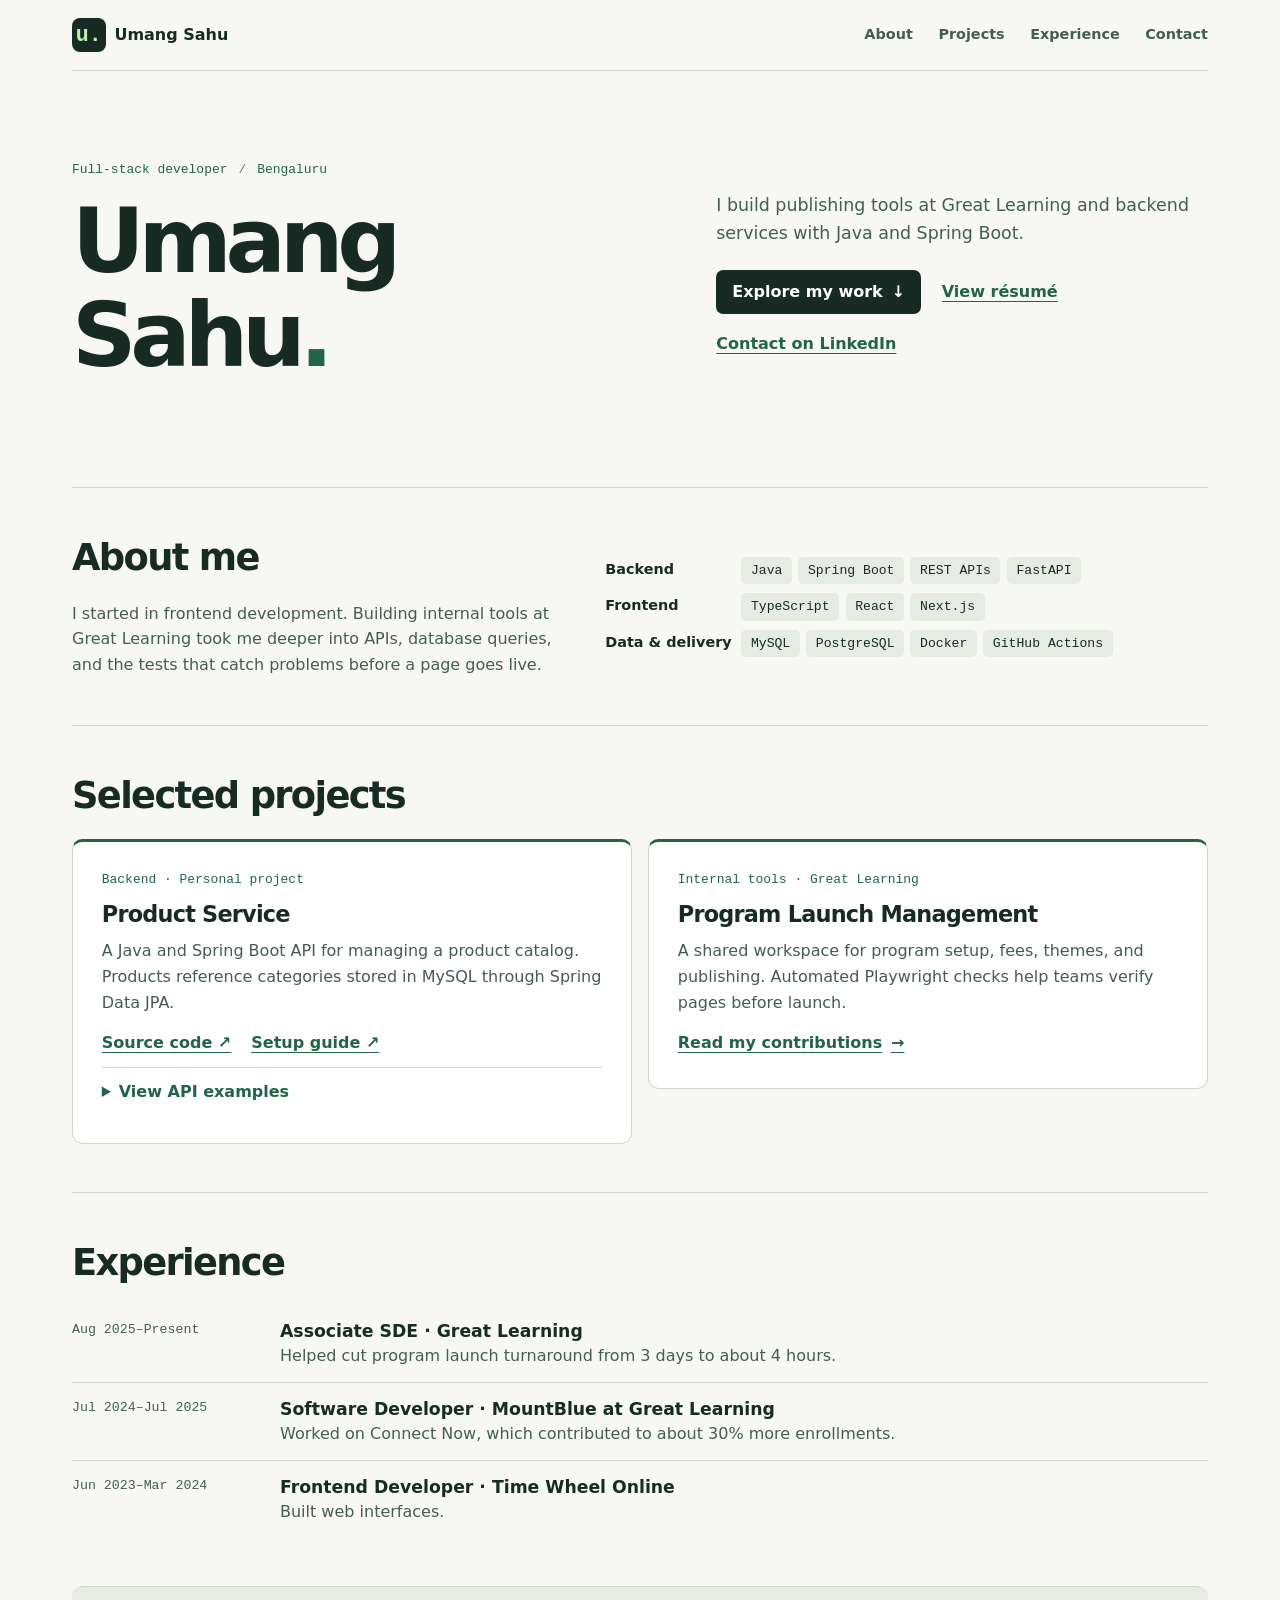
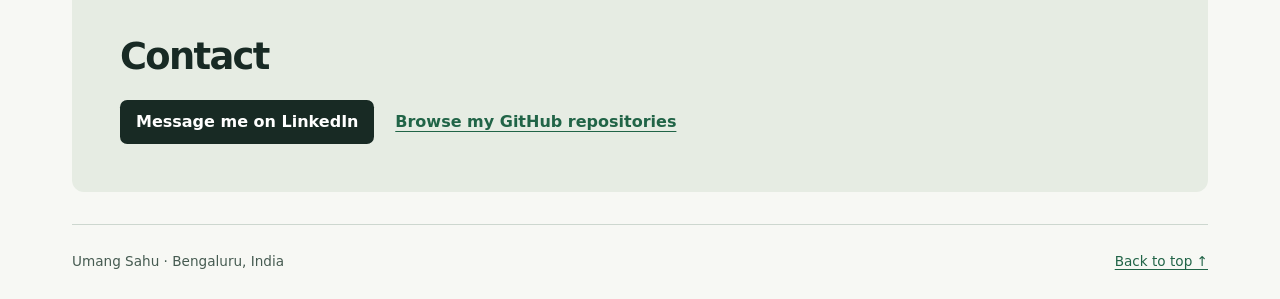
==== portfolio/index.html @ 44eec54a "Organize portfolio into five sections with accessible one-time reveals" ====
<!doctype html>
<html lang="en">
<head>
  <meta name="google-site-verification" content="XD-Gc328hvNBhitzA7bqlmppkahEA4vAFmDCJ1_4JKY" />
  <meta charset="utf-8">
  <meta name="viewport" content="width=device-width, initial-scale=1">
  <!-- [REPLACE: page title and search description] -->
  <title>Umang Sahu — Software Developer</title>
  <meta name="description" content="Umang Sahu, a full-stack developer in Bengaluru focusing on Java, Spring Boot, and tools that simplify everyday work.">
  <meta name="theme-color" content="#f7f8f4">
  <link rel="stylesheet" href="portfolio.css">
  <script src="reveals.js" defer></script>
</head>
<body>
  <a class="skip" href="#main">Skip to content</a>
  <header class="masthead wrap">
    <!-- [REPLACE: name in header, hero, title and footer] -->
    <a class="brand" href="#intro"><span class="mark" aria-hidden="true">u.</span> Umang Sahu</a>
    <nav aria-label="Portfolio">
      <ul>
        <li><a href="#about">About</a></li>
        <li><a href="#work">Projects</a></li>
        <li><a href="#experience">Experience</a></li>
        <li><a href="#contact">Contact</a></li>
      </ul>
    </nav>
  </header>

  <main class="wrap" id="main">
    <section class="hero" id="intro" aria-labelledby="name">
      <!-- [REPLACE: professional title, location and bio] -->
      <div class="bio" data-reveal>
        <p class="role">Full-stack developer <span> / </span> Bengaluru</p>
        <h1 id="name">Umang Sahu<span>.</span></h1>
      </div>
      <div class="hero-content" data-reveal>
        <p class="intro">I build publishing tools at Great Learning and backend services with Java and Spring Boot.</p>
        <div class="links">
          <a class="primary" href="#work">Explore my work <span aria-hidden="true">↓</span></a>
          <a href="resume.html">View résumé</a>
          <a href="https://linkedin.com/in/umangsahu">Contact on LinkedIn</a>
        </div>
      </div>

    </section>

    <section class="section about" id="about" aria-labelledby="about-title">
      <div data-reveal>
        <h2 id="about-title">About me</h2>
        <p class="about-copy">I started in frontend development. Building internal tools at Great Learning took me deeper into APIs, database queries, and the tests that catch problems before a page goes live.</p>
      </div>
      <!-- [REPLACE: skill group names and individual tags] -->
      <div class="skill-groups" id="skills" data-reveal>
        <div><h3>Backend</h3><ul class="tags"><li>Java</li><li>Spring Boot</li><li>REST APIs</li><li>FastAPI</li></ul></div>
        <div><h3>Frontend</h3><ul class="tags"><li>TypeScript</li><li>React</li><li>Next.js</li></ul></div>
        <div><h3>Data &amp; delivery</h3><ul class="tags"><li>MySQL</li><li>PostgreSQL</li><li>Docker</li><li>GitHub Actions</li></ul></div>
      </div>
    </section>

    <section class="section" id="work" aria-labelledby="work-title">
      <h2 id="work-title" data-reveal>Selected projects</h2>
      <div class="projects">
        <!-- [REPLACE: project title, stack, summary and repository URL] -->
        <article class="project" data-reveal>
          <p class="meta">Backend · Personal project</p>
          <h3>Product Service</h3>
          <p>A Java and Spring Boot API for managing a product catalog. Products reference categories stored in MySQL through Spring Data JPA.</p>
          <div class="project-links">
            <a href="https://github.com/umangsahu/product-service/tree/feature">Source code ↗</a>
            <a href="https://github.com/umangsahu/product-service/blob/feature/README.md">Setup guide ↗</a>
          </div>
          <details class="examples">
            <summary>View API examples</summary>
        <pre><code><span class="comment"># Fetch a product by ID</span>
<span class="prompt">$</span> curl -i localhost:8080/product/1

<span class="comment"># Create a category</span>
<span class="prompt">$</span> curl -X POST localhost:8080/category \
    -H <span class="string">'Content-Type: application/json'</span> \
    -d <span class="string">'{"categoryName":"Electronics"}'</span></code></pre>
          </details>
        </article>
        <article class="project" data-reveal>
          <p class="meta">Internal tools · Great Learning</p>
          <h3>Program Launch Management</h3>
          <p>A shared workspace for program setup, fees, themes, and publishing. Automated Playwright checks help teams verify pages before launch.</p>
          <a href="resume.html#experience">Read my contributions <span aria-hidden="true">→</span></a>
        </article>
      </div>
    </section>

    <section class="section" id="experience" aria-labelledby="experience-title">
      <h2 id="experience-title" data-reveal>Experience</h2>
      <!-- [REPLACE: dates, employers, titles and outcomes] -->
      <ol class="experience">
        <li data-reveal>
          <span class="dates">Aug 2025–Present</span>
          <div><h3>Associate SDE · Great Learning</h3><p>Helped cut program launch turnaround from 3 days to about 4 hours.</p></div>
        </li>
        <li data-reveal>
          <span class="dates">Jul 2024–Jul 2025</span>
          <div><h3>Software Developer · MountBlue at Great Learning</h3><p>Worked on Connect Now, which contributed to about 30% more enrollments.</p></div>
        </li>
        <li data-reveal>
          <span class="dates">Jun 2023–Mar 2024</span>
          <div><h3>Frontend Developer · Time Wheel Online</h3><p>Built web interfaces.</p></div>
        </li>
      </ol>
    </section>



    <section class="section contact" data-reveal id="contact" aria-labelledby="contact-title">
      <h2 id="contact-title">Contact</h2>
      <div class="links">
        <a class="primary" href="https://linkedin.com/in/umangsahu">Message me on LinkedIn</a>
        <a href="https://github.com/umangsahu?tab=repositories">Browse my GitHub repositories</a>
        <!-- [REPLACE: example email and link label before enabling]
        <a href="mailto:you@example.com">Email me</a>
        -->
      </div>
    </section>
  </main>

  <footer class="wrap"><span>Umang Sahu · Bengaluru, India</span><a href="#intro">Back to top ↑</a></footer>
</body>
</html>
---- portfolio/portfolio.css ----
:root {
  --paper: #f7f8f4;
  --ink: #182a24;
  --muted: #465b51;
  --green: #216447;
  --line: #cdd7cf;
  --mono: "IBM Plex Mono", ui-monospace, Menlo, monospace;
  --sans: Inter, system-ui, sans-serif;
}
* { box-sizing: border-box; }
html { scroll-padding-top: 1rem; }
body { margin: 0; color: var(--ink); background: var(--paper); font: 1rem/1.6 var(--sans); }
.wrap { width: min(calc(100% - 3rem), 71rem); margin-inline: auto; }
h1, h2, h3, p, figure, pre, ul, ol { margin: 0; }
a { color: var(--green); text-underline-offset: .25em; }
a:hover { text-decoration-thickness: 2px; }
a:focus-visible { outline: 3px solid #38895a; outline-offset: 4px; }
.skip { position: absolute; top: .5rem; left: .5rem; transform: translateY(-200%); padding: .6rem; background: white; z-index: 1; }
.skip:focus { transform: none; }
.masthead, nav ul, .links, .brand, .project-links { display: flex; align-items: center; flex-wrap: wrap; }
.masthead { justify-content: space-between; padding: .8rem 0; border-bottom: 1px solid var(--line); gap: .2rem 1rem; }
.brand { gap: .55rem; font-weight: 750; color: var(--ink); text-decoration: none; }
.mark { display: grid; place-content: center; width: 2.1rem; height: 2.1rem; border-radius: .5rem; background: var(--ink); color: #beefab; font: bold 1.35rem var(--mono); }
nav ul, .tags, .experience { padding: 0; list-style: none; }
nav ul { gap: clamp(.65rem, 2vw, 1.6rem); }
nav a, .links a, .project a { display: inline-flex; align-items: center; min-height: 44px; gap: .55rem; font-weight: 630; }
nav a { font-size: .9rem; text-decoration: none; color: var(--muted); }
nav a:hover { text-decoration: underline; }
.hero { display: grid; grid-template-columns: 1.18fr 1fr; align-items: center; gap: clamp(2rem, 5vw, 4rem); padding-block: clamp(3rem, 7vw, 6rem); }
.role, .meta, .dates { font-family: var(--mono); }
.role, .meta { color: var(--green); font-size: .81rem; }
.role span { color: #65806c; margin-inline: .2rem; }
h1 { font-size: clamp(3.5rem, 7vw, 6.4rem); line-height: 1.05; letter-spacing: -.07em; margin: .8rem 0 1rem; }
h1 span { color: var(--green); }
.intro, .project p, .experience p { color: var(--muted); }
.intro { max-width: 49ch; font-size: 1.09rem; }
.links { gap: .5rem 1.3rem; margin-top: 1.4rem; }
.primary { background: var(--ink); color: white; padding-inline: 1rem; border-radius: .45rem; text-decoration: none; }
.primary:hover { background: var(--green); }
summary { cursor: pointer; }
summary:focus-visible, button:focus-visible { outline: 3px solid #38895a; outline-offset: 3px; }
.examples { width: 100%; border-top: 1px solid var(--line); margin-top: .5rem; }
.examples summary { padding-block: .65rem; color: var(--green); font-weight: 650; }
.examples pre { padding: 1rem; color: #eff8eb; background: #172c24; border-radius: .4rem; }
pre { padding: 1.15rem 0 .75rem; white-space: pre-wrap; overflow-wrap: anywhere; font: .8rem/1.75 var(--mono); }
code { font: inherit; }
.comment { color: #acc1b4; }
.prompt, .string { color: #c1eca8; }

.section { border-top: 1px solid var(--line); padding-block: clamp(1.75rem, 4vw, 3rem); }
h2 { font-size: clamp(1.6rem, 3vw, 2.3rem); letter-spacing: -.045em; line-height: 1.2; margin-bottom: 1.25rem; }
h3 { font-size: 1.08rem; line-height: 1.4; }
.projects, .skill-groups { display: grid; gap: 1rem; }
.projects { grid-template-columns: repeat(2, minmax(0, 1fr)); align-items: start; }
.project { padding: clamp(1.15rem, 2.5vw, 1.8rem); border: 1px solid var(--line); border-radius: .65rem; background: #fff; display: flex; flex-direction: column; align-items: flex-start; }
.project .meta { color: var(--green); }
.project h3 { font-size: 1.4rem; letter-spacing: -.035em; margin: .5rem 0; }
.project p { max-width: 54ch; }
.project-links { gap: 1.25rem; }
.project a { padding-top: .75rem; }
.experience li { display: grid; grid-template-columns: 12rem 1fr; gap: .25rem 1rem; padding: .85rem 0; }
.experience li + li { border-top: 1px solid var(--line); }
.dates { color: var(--muted); font-size: .83rem; }
.skill-groups { grid-template-columns: repeat(3, 1fr); }
.tags { display: flex; flex-wrap: wrap; gap: .4rem; margin-top: .7rem; }
.tags li { font: .82rem/1.5 var(--mono); padding: .25rem .6rem; border-radius: .3rem; background: #e6ece3; }
footer { display: flex; flex-wrap: wrap; justify-content: space-between; align-items: center; gap: .5rem; border-top: 1px solid var(--line); padding-block: 1rem; color: var(--muted); font-size: .85rem; }
@media (max-width: 48rem) {
  .hero, .projects { grid-template-columns: 1fr; }
  .hero { gap: 1.7rem; }

}
@media (max-width: 35rem) {
  .wrap { width: calc(100% - 2rem); }
  .skill-groups, .experience li { grid-template-columns: 1fr; }

}

footer a { padding-block: .65rem; }
@media (min-width: 48.01rem) {
  .masthead { position: sticky; top: 0; z-index: 2; background: var(--paper); }
  html { scroll-padding-top: 5rem; }
  .skip:focus { position: fixed; z-index: 3; }
}
@media (max-width: 48rem) {
  .hero { padding-block: 2rem; gap: .35rem; }
  .hero h1 { margin-bottom: .4rem; }
}

.about { display: grid; grid-template-columns: 1fr 1.25fr; gap: clamp(1.2rem, 4vw, 4rem); }
.about-copy { max-width: 48ch; color: var(--muted); }
.about .skill-groups { grid-template-columns: 1fr; gap: .55rem; align-content: center; }
.about .skill-groups > div { display: grid; grid-template-columns: 8rem 1fr; align-items: baseline; gap: .5rem; }
.about .skill-groups h3 { font-size: .9rem; }
.about .tags { margin: 0; }
.project { border-top: 3px solid var(--green); }
.project:focus-within { border-color: var(--green); }
.contact { padding-inline: clamp(1.2rem, 4vw, 3rem); background: #e6ece3; border-radius: .75rem; margin-bottom: 2rem; }
.contact .links { margin-top: 0; }
@media (max-width: 48rem) {
  .about { grid-template-columns: 1fr; }
}
@media (max-width: 35rem) {
  .about .skill-groups > div { grid-template-columns: 1fr; gap: .25rem; }
}

/* Change duration, distance, or the desktop card delay to tune the motion. */
@media screen and (prefers-reduced-motion: no-preference) {
  .revealed { animation: reveal-in 360ms ease-out var(--reveal-delay, 0ms) backwards; }
  .revealed:focus-within { animation: none; }
  .primary { transition: background-color 140ms ease, transform 140ms ease; }
  .primary:active { transform: translateY(1px); }
  @keyframes reveal-in {
    from { opacity: .84; transform: translateY(8px); }
    to { opacity: 1; transform: translateY(0); }
  }
}
@media (min-width: 48.01rem) {
  .project + .project { --reveal-delay: 65ms; }
}
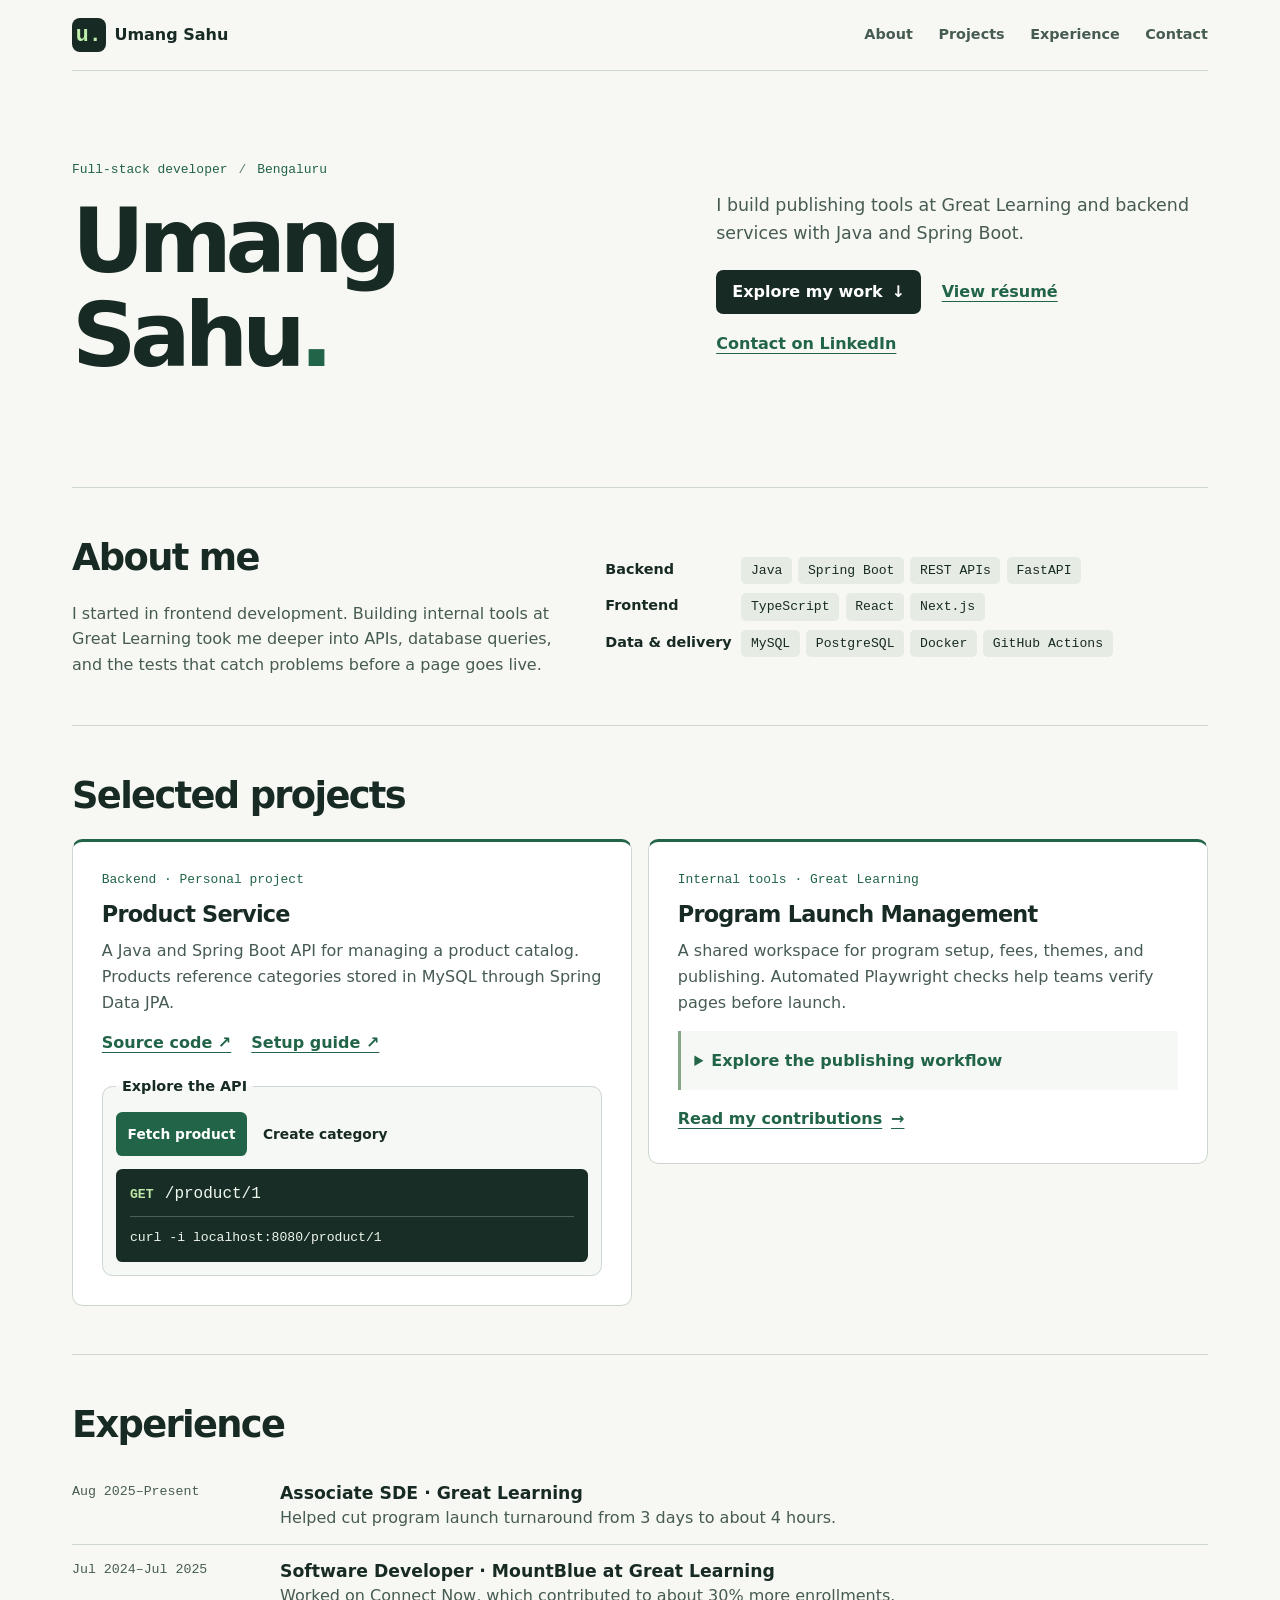
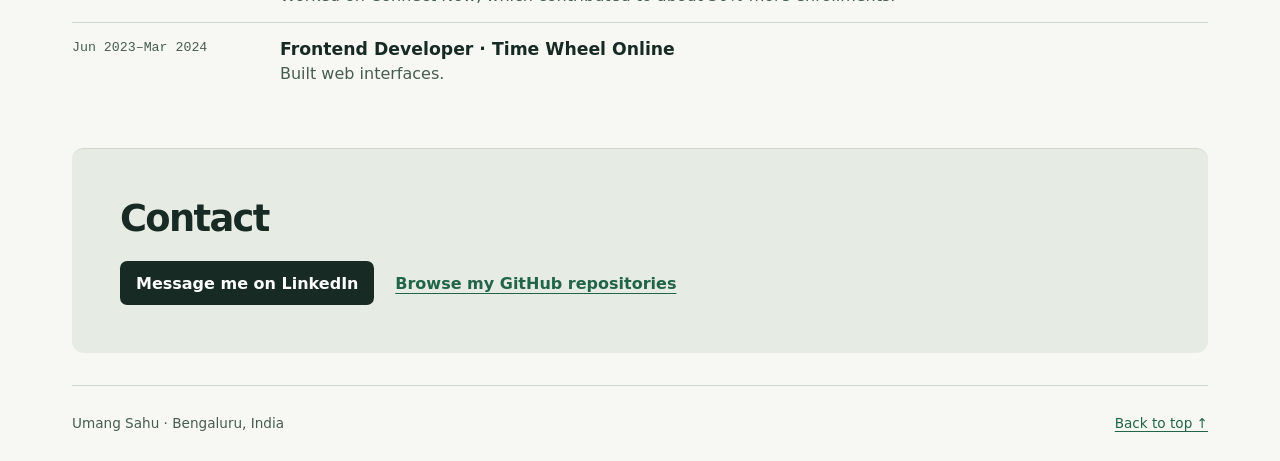
==== commit c5815812: "Make project cards interactive with an API explorer and publishing walkthrough" ====
--- a/portfolio/index.html
+++ b/portfolio/index.html
@@ -69,21 +69,36 @@
             <a href="https://github.com/umangsahu/product-service/tree/feature">Source code ↗</a>
             <a href="https://github.com/umangsahu/product-service/blob/feature/README.md">Setup guide ↗</a>
           </div>
-          <details class="examples">
-            <summary>View API examples</summary>
-        <pre><code><span class="comment"># Fetch a product by ID</span>
-<span class="prompt">$</span> curl -i localhost:8080/product/1
-
-<span class="comment"># Create a category</span>
-<span class="prompt">$</span> curl -X POST localhost:8080/category \
-    -H <span class="string">'Content-Type: application/json'</span> \
-    -d <span class="string">'{"categoryName":"Electronics"}'</span></code></pre>
-          </details>
+          <fieldset class="api-demo">
+            <legend>Explore the API</legend>
+            <input id="fetch-product" type="radio" name="request" checked>
+            <label for="fetch-product">Fetch product</label>
+            <input id="create-category" type="radio" name="request">
+            <label for="create-category">Create category</label>
+            <div class="request fetch">
+              <div class="route"><strong>GET</strong><code>/product/1</code></div>
+              <pre><code>curl -i localhost:8080/product/1</code></pre>
+            </div>
+            <div class="request create">
+              <div class="route"><strong>POST</strong><code>/category</code></div>
+              <pre><code>curl -X POST localhost:8080/category \
+  -H 'Content-Type: application/json' \
+  -d '{"categoryName":"Electronics"}'</code></pre>
+            </div>
+          </fieldset>
         </article>
         <article class="project" data-reveal>
           <p class="meta">Internal tools · Great Learning</p>
           <h3>Program Launch Management</h3>
           <p>A shared workspace for program setup, fees, themes, and publishing. Automated Playwright checks help teams verify pages before launch.</p>
+          <details class="workflow">
+            <summary>Explore the publishing workflow</summary>
+            <ol>
+              <li><strong>Configure</strong> program details, fees, and themes.</li>
+              <li><strong>Preview</strong> page and asset changes.</li>
+              <li><strong>Verify</strong> forms, images, and SEO metadata with Playwright.</li>
+            </ol>
+          </details>
           <a href="resume.html#experience">Read my contributions <span aria-hidden="true">→</span></a>
         </article>
       </div>
--- a/portfolio/portfolio.css
+++ b/portfolio/portfolio.css
@@ -39,14 +39,6 @@
 .primary:hover { background: var(--green); }
 summary { cursor: pointer; }
 summary:focus-visible, button:focus-visible { outline: 3px solid #38895a; outline-offset: 3px; }
-.examples { width: 100%; border-top: 1px solid var(--line); margin-top: .5rem; }
-.examples summary { padding-block: .65rem; color: var(--green); font-weight: 650; }
-.examples pre { padding: 1rem; color: #eff8eb; background: #172c24; border-radius: .4rem; }
-pre { padding: 1.15rem 0 .75rem; white-space: pre-wrap; overflow-wrap: anywhere; font: .8rem/1.75 var(--mono); }
-code { font: inherit; }
-.comment { color: #acc1b4; }
-.prompt, .string { color: #c1eca8; }
-
 .section { border-top: 1px solid var(--line); padding-block: clamp(1.75rem, 4vw, 3rem); }
 h2 { font-size: clamp(1.6rem, 3vw, 2.3rem); letter-spacing: -.045em; line-height: 1.2; margin-bottom: 1.25rem; }
 h3 { font-size: 1.08rem; line-height: 1.4; }
@@ -107,7 +99,6 @@
 /* Change duration, distance, or the desktop card delay to tune the motion. */
 @media screen and (prefers-reduced-motion: no-preference) {
   .revealed { animation: reveal-in 360ms ease-out var(--reveal-delay, 0ms) backwards; }
-  .revealed:focus-within { animation: none; }
   .primary { transition: background-color 140ms ease, transform 140ms ease; }
   .primary:active { transform: translateY(1px); }
   @keyframes reveal-in {
@@ -118,3 +109,23 @@
 @media (min-width: 48.01rem) {
   .project + .project { --reveal-delay: 65ms; }
 }
+
+.api-demo { min-width: 0; width: 100%; margin: 1rem 0 0; padding: .85rem; border: 1px solid var(--line); border-radius: .65rem; background: #f5f8f4; }
+.api-demo legend { padding-inline: .35rem; font-weight: 650; font-size: .9rem; }
+.api-demo input { position: absolute; width: 1px; height: 1px; clip-path: inset(50%); overflow: hidden; }
+.api-demo label { display: inline-flex; align-items: center; min-height: 44px; padding-inline: .7rem; border-radius: .4rem; cursor: pointer; font-size: .86rem; font-weight: 650; }
+.api-demo input:checked + label { color: white; background: var(--green); }
+.api-demo input:focus-visible + label { outline: 3px solid var(--ink); outline-offset: 2px; }
+.request { display: none; margin-top: .8rem; padding: .85rem; background: #182d25; color: #eff7ee; border-radius: .4rem; }
+#fetch-product:checked ~ .fetch, #create-category:checked ~ .create { display: block; }
+.route { display: flex; align-items: baseline; gap: .7rem; border-bottom: 1px solid #496153; padding-bottom: .5rem; }
+.route strong { color: #c0e8a8; font: bold .82rem var(--mono); }
+.request code { font-family: var(--mono); }
+.request pre { margin: .65rem 0 0; white-space: pre-wrap; overflow-wrap: anywhere; font-size: .82rem; line-height: 1.6; }
+.workflow { width: 100%; margin-top: 1rem; padding: .5rem .85rem; border-left: 3px solid #86a686; background: #f5f8f4; }
+.workflow summary { padding-block: .55rem; font-weight: 650; color: var(--green); }
+.workflow ol { padding: .3rem 0 .5rem 1.35rem; }
+.workflow li + li { margin-top: .35rem; }
+@media (hover: hover) {
+  .api-demo input:not(:checked) + label:hover, .workflow summary:hover { color: var(--ink); text-decoration: underline; }
+}
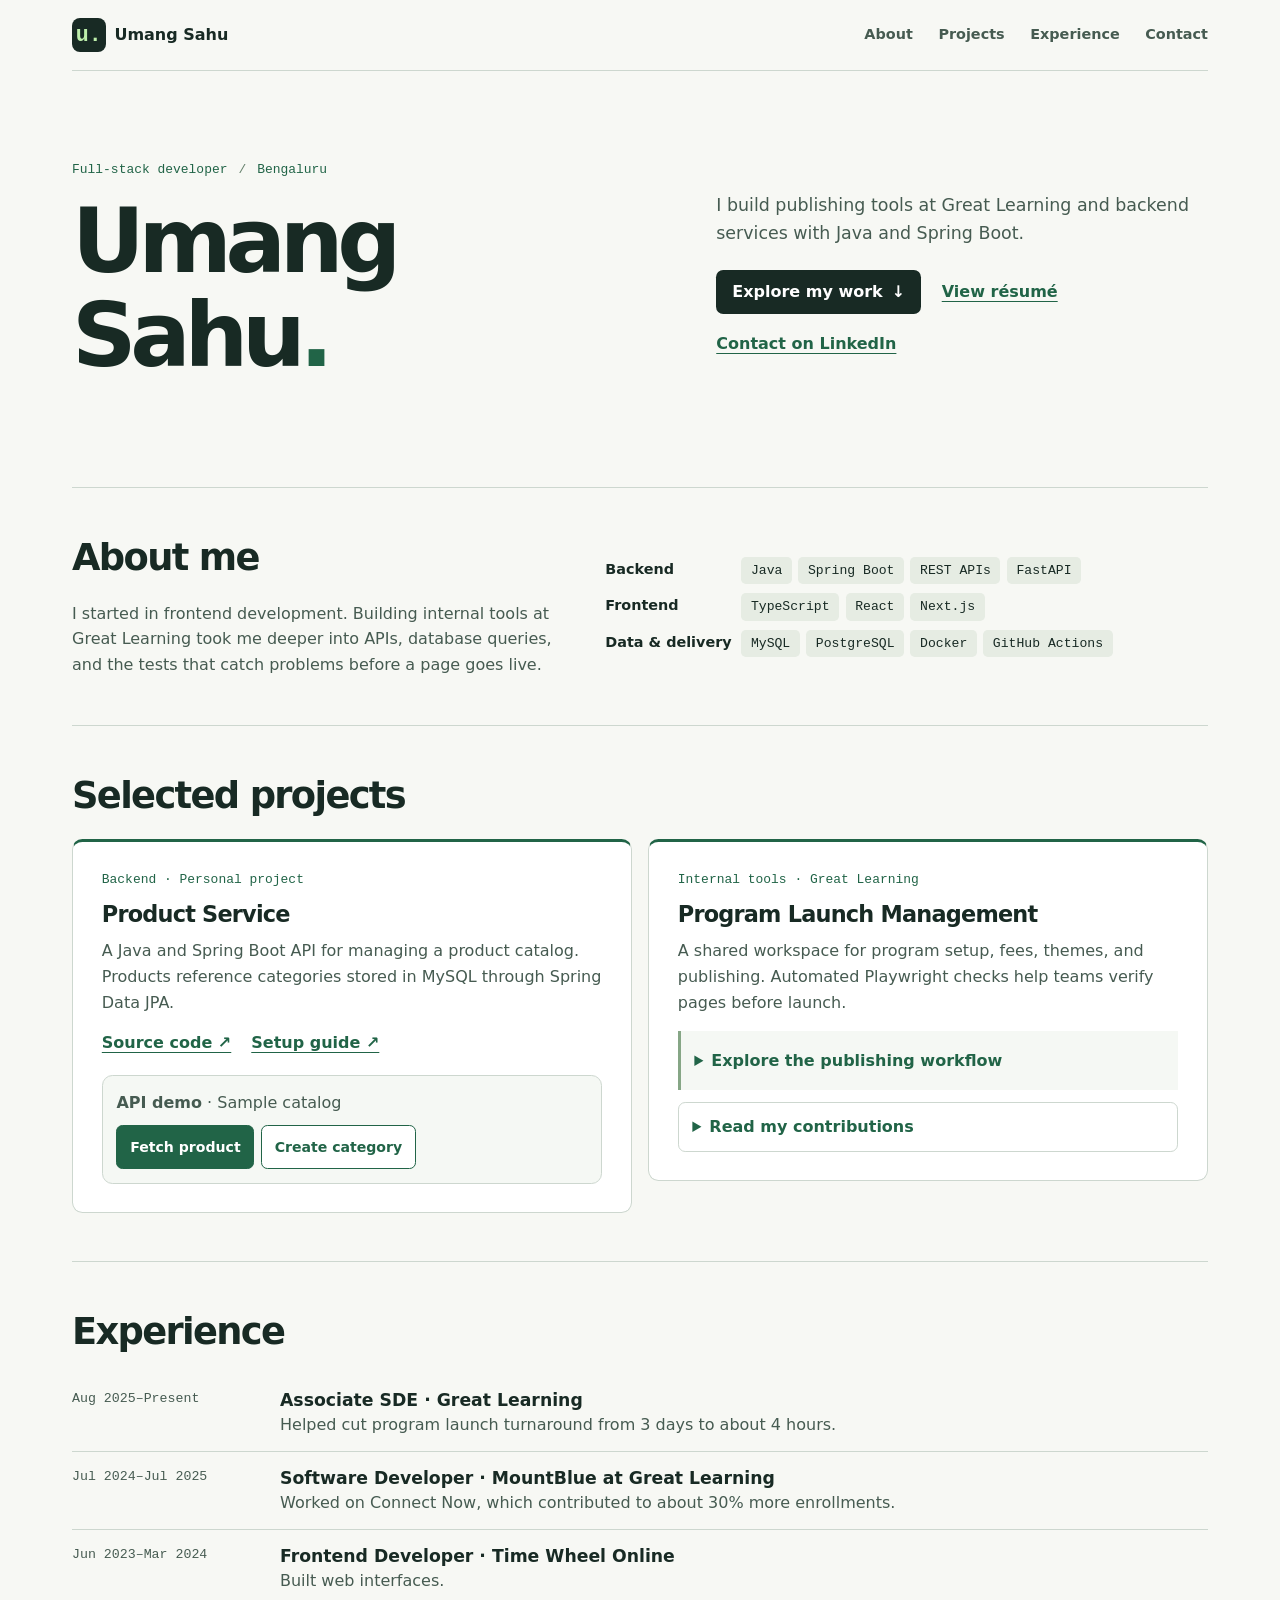
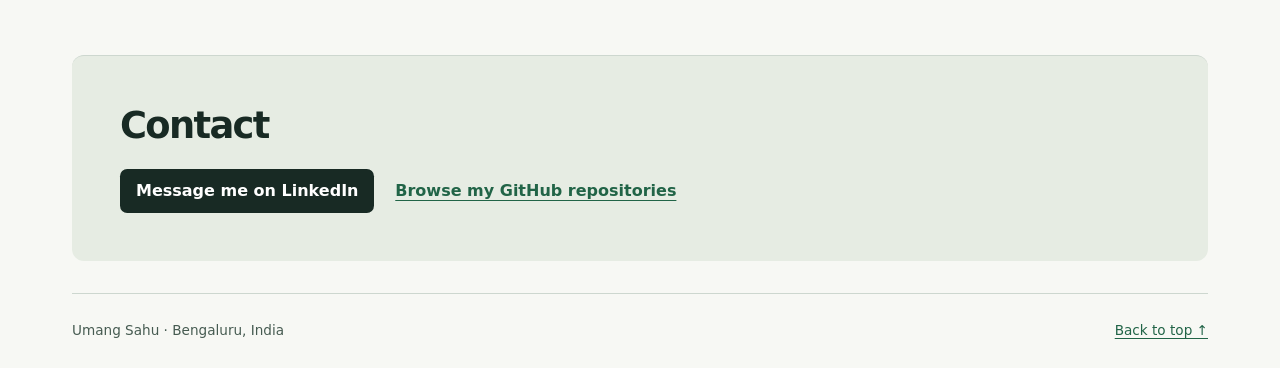
==== commit ca2ee096: "Show contributions inline and return visible API demo results" ====
--- a/portfolio/index.html
+++ b/portfolio/index.html
@@ -10,6 +10,7 @@
   <meta name="theme-color" content="#f7f8f4">
   <link rel="stylesheet" href="portfolio.css">
   <script src="reveals.js" defer></script>
+  <script src="api-demo.js" defer></script>
 </head>
 <body>
   <a class="skip" href="#main">Skip to content</a>
@@ -69,23 +70,19 @@
             <a href="https://github.com/umangsahu/product-service/tree/feature">Source code ↗</a>
             <a href="https://github.com/umangsahu/product-service/blob/feature/README.md">Setup guide ↗</a>
           </div>
-          <fieldset class="api-demo">
-            <legend>Explore the API</legend>
-            <input id="fetch-product" type="radio" name="request" checked>
-            <label for="fetch-product">Fetch product</label>
-            <input id="create-category" type="radio" name="request">
-            <label for="create-category">Create category</label>
-            <div class="request fetch">
-              <div class="route"><strong>GET</strong><code>/product/1</code></div>
-              <pre><code>curl -i localhost:8080/product/1</code></pre>
+          <div class="api-demo">
+            <p><strong>API demo</strong> · Sample catalog</p>
+            <div class="demo-actions" hidden>
+              <button type="button" data-product>Fetch product</button>
+              <button type="button" data-category>Create category</button>
             </div>
-            <div class="request create">
-              <div class="route"><strong>POST</strong><code>/category</code></div>
-              <pre><code>curl -X POST localhost:8080/category \
-  -H 'Content-Type: application/json' \
-  -d '{"categoryName":"Electronics"}'</code></pre>
+            <p class="demo-status" role="status"></p>
+            <div class="request" hidden>
+              <div class="route"><strong></strong><code></code></div>
+              <pre><code></code></pre>
             </div>
-          </fieldset>
+            <noscript><a href="sample-product.json">View sample product JSON</a></noscript>
+          </div>
         </article>
         <article class="project" data-reveal>
           <p class="meta">Internal tools · Great Learning</p>
@@ -99,7 +96,14 @@
               <li><strong>Verify</strong> forms, images, and SEO metadata with Playwright.</li>
             </ol>
           </details>
-          <a href="resume.html#experience">Read my contributions <span aria-hidden="true">→</span></a>
+          <details class="contributions">
+            <summary>Read my contributions</summary>
+            <ul>
+              <li>Built the React interface that teams used to launch over 50 programs.</li>
+              <li>Added audit logs so teams could trace who published a change and why.</li>
+              <li>Automated release checks with Playwright, replacing 1.5–2 hours of manual verification.</li>
+            </ul>
+          </details>
         </article>
       </div>
     </section>
--- a/portfolio/portfolio.css
+++ b/portfolio/portfolio.css
@@ -111,13 +111,18 @@
 }
 
 .api-demo { min-width: 0; width: 100%; margin: 1rem 0 0; padding: .85rem; border: 1px solid var(--line); border-radius: .65rem; background: #f5f8f4; }
-.api-demo legend { padding-inline: .35rem; font-weight: 650; font-size: .9rem; }
-.api-demo input { position: absolute; width: 1px; height: 1px; clip-path: inset(50%); overflow: hidden; }
-.api-demo label { display: inline-flex; align-items: center; min-height: 44px; padding-inline: .7rem; border-radius: .4rem; cursor: pointer; font-size: .86rem; font-weight: 650; }
-.api-demo input:checked + label { color: white; background: var(--green); }
-.api-demo input:focus-visible + label { outline: 3px solid var(--ink); outline-offset: 2px; }
-.request { display: none; margin-top: .8rem; padding: .85rem; background: #182d25; color: #eff7ee; border-radius: .4rem; }
-#fetch-product:checked ~ .fetch, #create-category:checked ~ .create { display: block; }
+.demo-actions { display: flex; flex-wrap: wrap; gap: .4rem; margin-top: .6rem; }
+.demo-actions button { min-height: 44px; padding-inline: .8rem; border: 1px solid var(--green); border-radius: .4rem; color: var(--green); background: white; font: 650 .88rem var(--sans); cursor: pointer; }
+.demo-actions button:first-child { background: var(--green); color: white; }
+.demo-actions button:active { box-shadow: inset 0 0 0 2px currentColor; }
+.demo-status:not(:empty) { padding-top: .7rem; font-size: .9rem; }
+.request { margin-top: .65rem; padding: .85rem; background: #182d25; color: #eff7ee; border-radius: .4rem; }
+.api-demo [hidden] { display: none; }
+.contributions { width: 100%; margin-top: .7rem; border: 1px solid var(--line); border-radius: .45rem; }
+.contributions summary { padding: .7rem .85rem; font-weight: 650; color: var(--green); }
+.contributions[open] { border-color: var(--green); background: #edf5eb; }
+.contributions ul { margin: 0; padding: 0 1rem 1rem 2rem; }
+.contributions li + li { margin-top: .45rem; }
 .route { display: flex; align-items: baseline; gap: .7rem; border-bottom: 1px solid #496153; padding-bottom: .5rem; }
 .route strong { color: #c0e8a8; font: bold .82rem var(--mono); }
 .request code { font-family: var(--mono); }
@@ -127,5 +132,5 @@
 .workflow ol { padding: .3rem 0 .5rem 1.35rem; }
 .workflow li + li { margin-top: .35rem; }
 @media (hover: hover) {
-  .api-demo input:not(:checked) + label:hover, .workflow summary:hover { color: var(--ink); text-decoration: underline; }
+  .workflow summary:hover { color: var(--ink); text-decoration: underline; }
 }
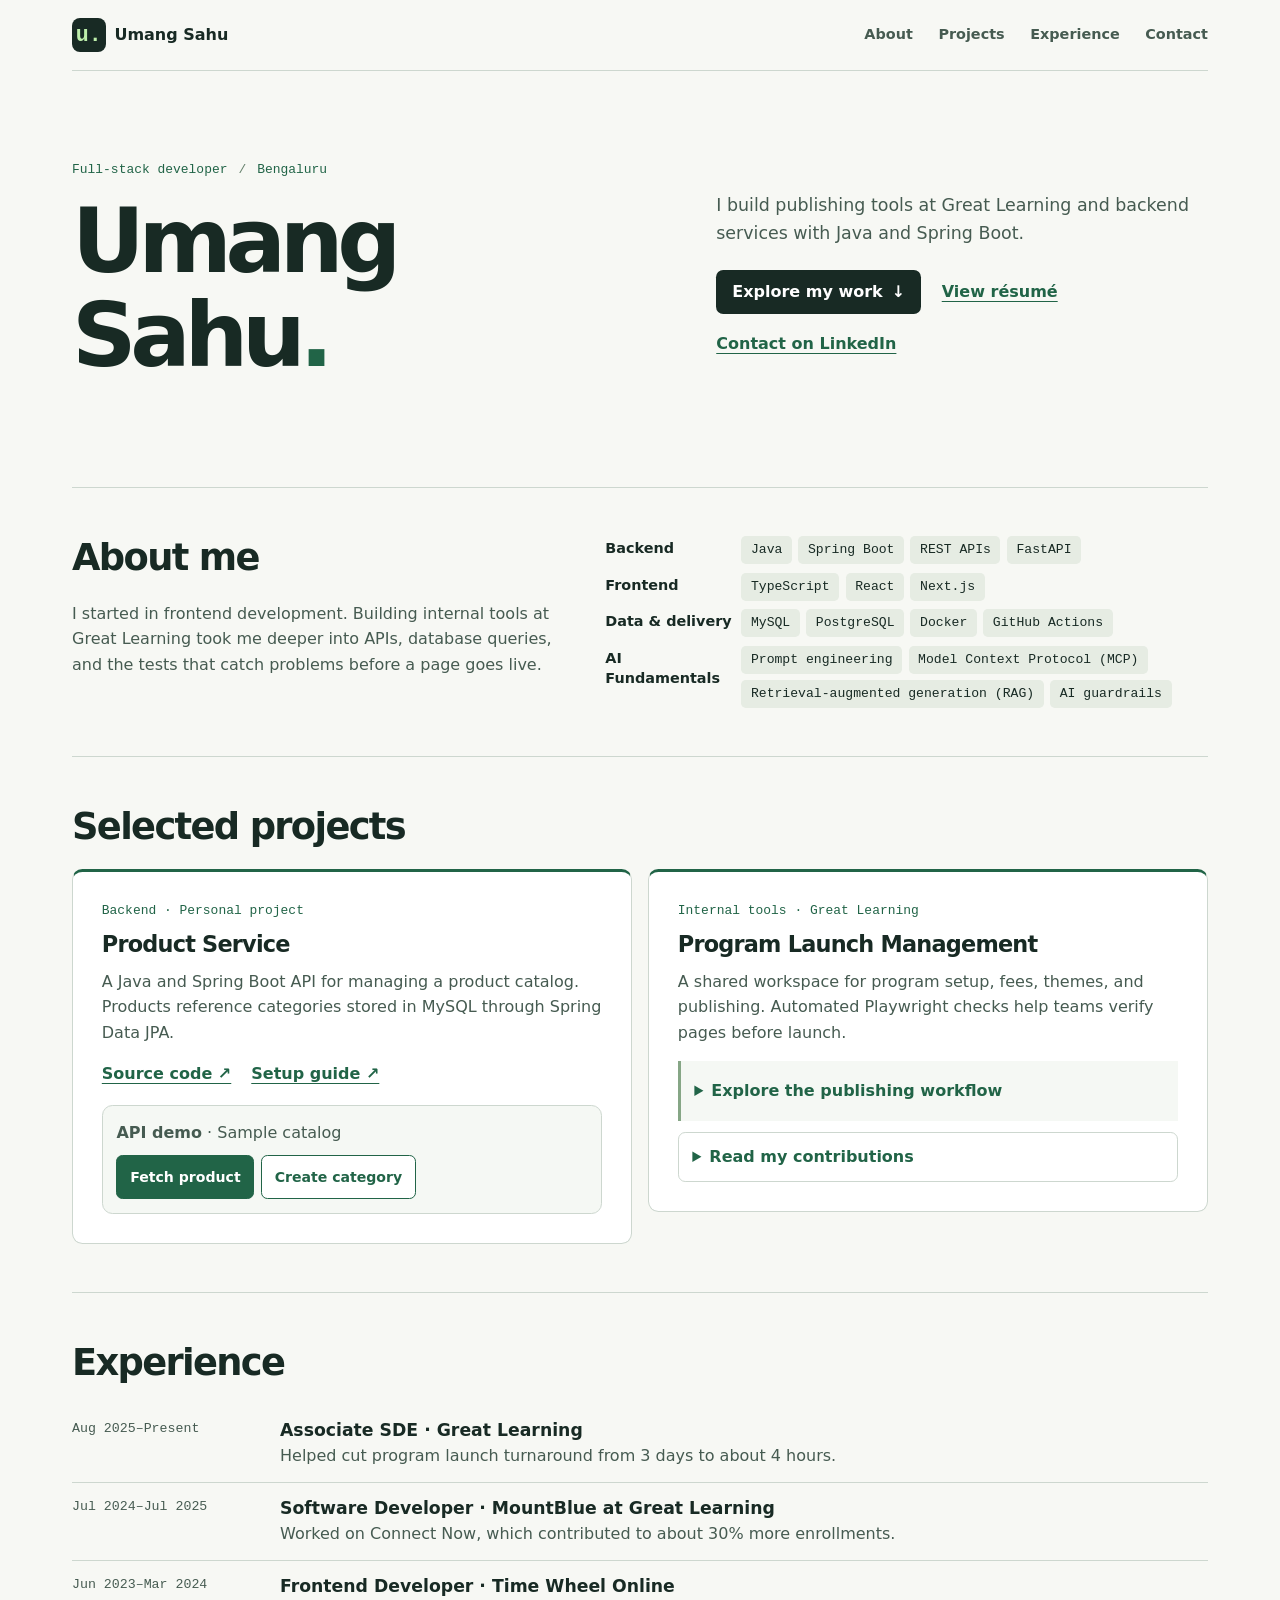
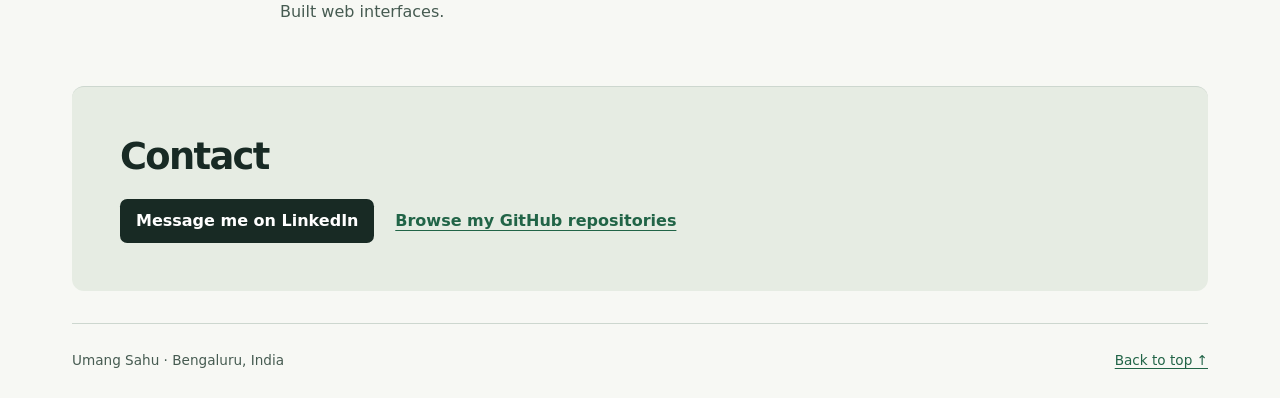
==== commit bfd9ea49: "Add AI fundamentals to portfolio skills" ====
--- a/portfolio/index.html
+++ b/portfolio/index.html
@@ -55,6 +55,15 @@
         <div><h3>Backend</h3><ul class="tags"><li>Java</li><li>Spring Boot</li><li>REST APIs</li><li>FastAPI</li></ul></div>
         <div><h3>Frontend</h3><ul class="tags"><li>TypeScript</li><li>React</li><li>Next.js</li></ul></div>
         <div><h3>Data &amp; delivery</h3><ul class="tags"><li>MySQL</li><li>PostgreSQL</li><li>Docker</li><li>GitHub Actions</li></ul></div>
+        <div>
+          <h3>AI Fundamentals</h3>
+          <ul class="tags">
+            <li>Prompt engineering</li>
+            <li>Model Context Protocol (MCP)</li>
+            <li>Retrieval-augmented generation (RAG)</li>
+            <li>AI guardrails</li>
+          </ul>
+        </div>
       </div>
     </section>
 
--- a/portfolio/portfolio.css
+++ b/portfolio/portfolio.css
@@ -98,6 +98,7 @@
 
 /* Change duration, distance, or the desktop card delay to tune the motion. */
 @media screen and (prefers-reduced-motion: no-preference) {
+  html { scroll-behavior: smooth; }
   .revealed { animation: reveal-in 360ms ease-out var(--reveal-delay, 0ms) backwards; }
   .primary { transition: background-color 140ms ease, transform 140ms ease; }
   .primary:active { transform: translateY(1px); }
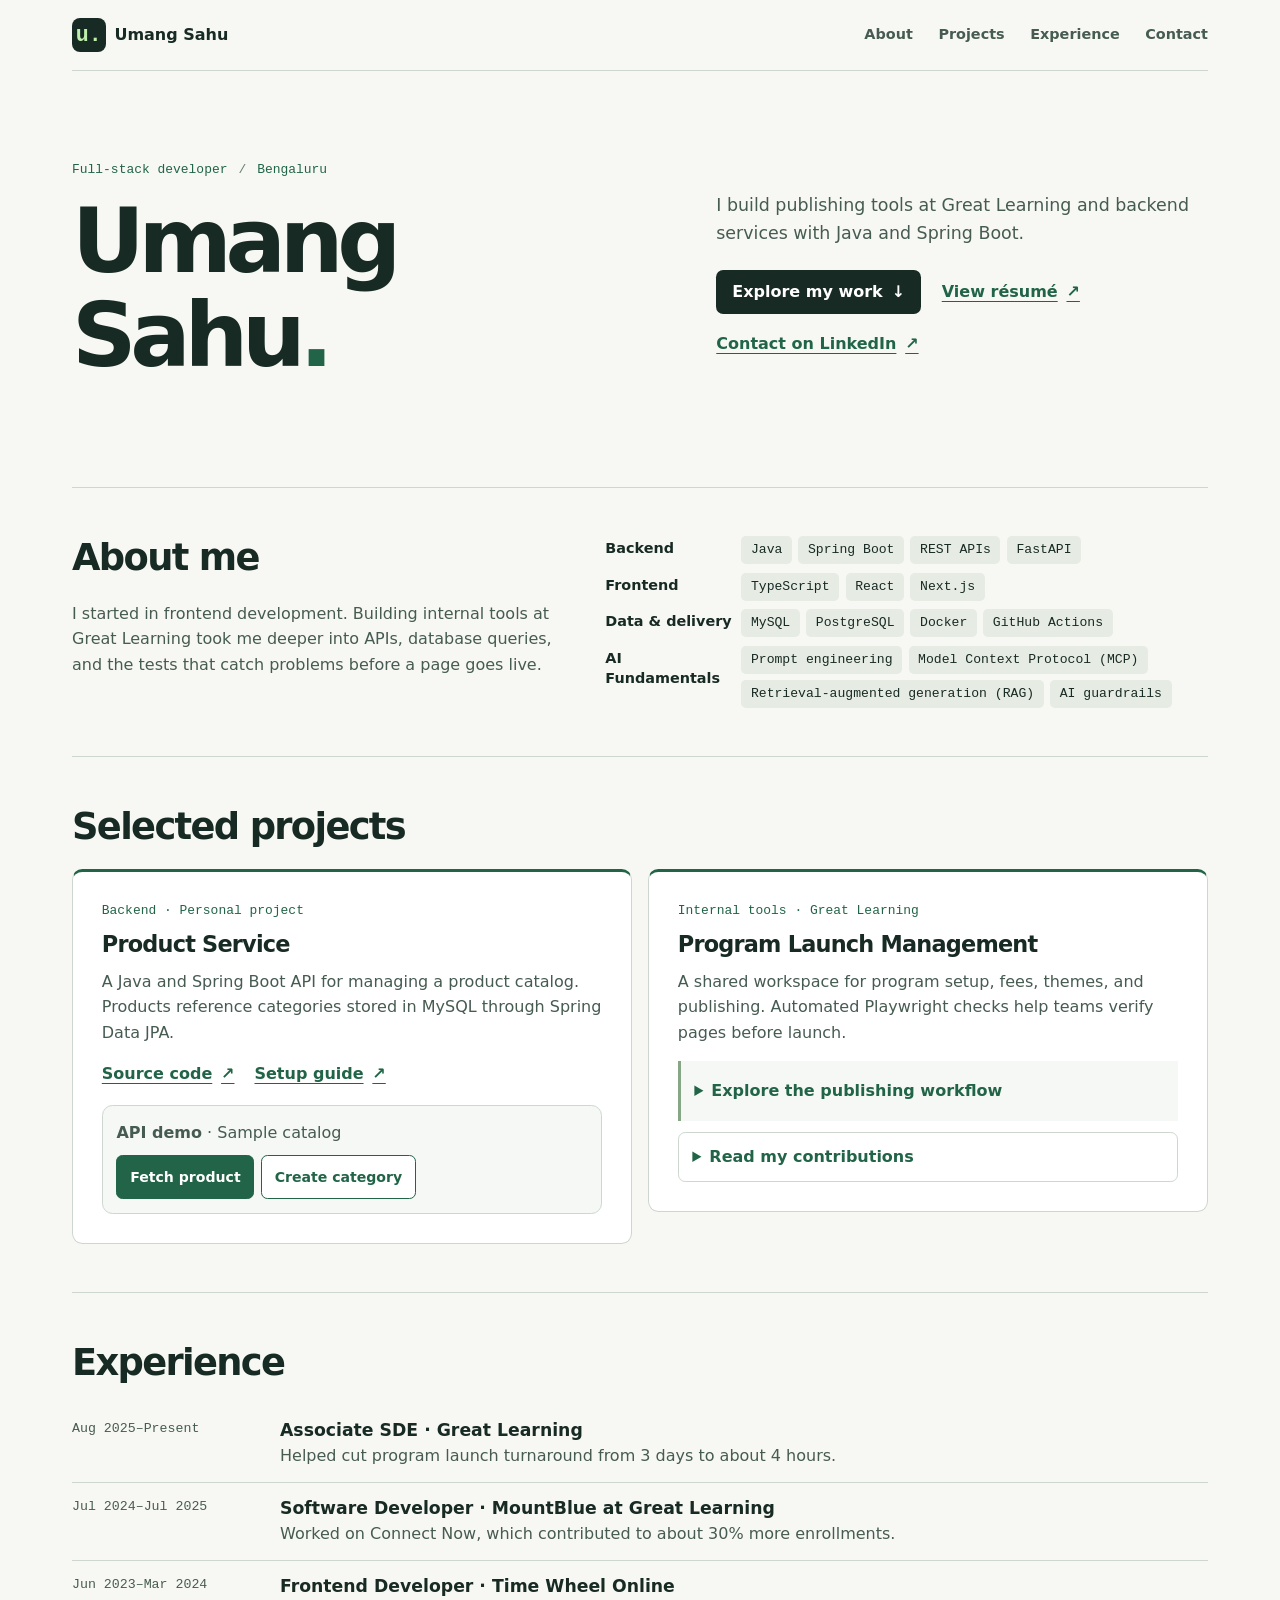
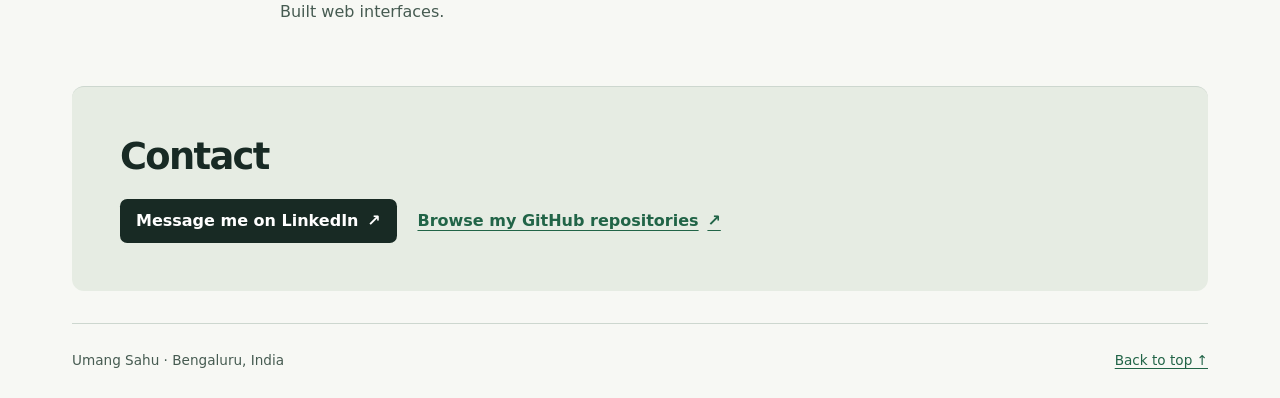
==== commit 11d52c14: "Open portfolio and résumé destination links in new tabs" ====
--- a/portfolio/index.html
+++ b/portfolio/index.html
@@ -13,6 +13,7 @@
   <script src="api-demo.js" defer></script>
 </head>
 <body>
+  <span id="new-tab-note" hidden>Opens in a new tab.</span>
   <a class="skip" href="#main">Skip to content</a>
   <header class="masthead wrap">
     <!-- [REPLACE: name in header, hero, title and footer] -->
@@ -38,8 +39,8 @@
         <p class="intro">I build publishing tools at Great Learning and backend services with Java and Spring Boot.</p>
         <div class="links">
           <a class="primary" href="#work">Explore my work <span aria-hidden="true">↓</span></a>
-          <a href="resume.html">View résumé</a>
-          <a href="https://linkedin.com/in/umangsahu">Contact on LinkedIn</a>
+          <a href="resume.html" target="_blank" rel="noopener" aria-describedby="new-tab-note">View résumé <span aria-hidden="true">↗</span></a>
+          <a href="https://linkedin.com/in/umangsahu" target="_blank" rel="noopener" aria-describedby="new-tab-note">Contact on LinkedIn <span aria-hidden="true">↗</span></a>
         </div>
       </div>
 
@@ -76,8 +77,8 @@
           <h3>Product Service</h3>
           <p>A Java and Spring Boot API for managing a product catalog. Products reference categories stored in MySQL through Spring Data JPA.</p>
           <div class="project-links">
-            <a href="https://github.com/umangsahu/product-service/tree/feature">Source code ↗</a>
-            <a href="https://github.com/umangsahu/product-service/blob/feature/README.md">Setup guide ↗</a>
+            <a href="https://github.com/umangsahu/product-service/tree/feature" target="_blank" rel="noopener" aria-describedby="new-tab-note">Source code <span aria-hidden="true">↗</span></a>
+            <a href="https://github.com/umangsahu/product-service/blob/feature/README.md" target="_blank" rel="noopener" aria-describedby="new-tab-note">Setup guide <span aria-hidden="true">↗</span></a>
           </div>
           <div class="api-demo">
             <p><strong>API demo</strong> · Sample catalog</p>
@@ -90,7 +91,7 @@
               <div class="route"><strong></strong><code></code></div>
               <pre><code></code></pre>
             </div>
-            <noscript><a href="sample-product.json">View sample product JSON</a></noscript>
+            <noscript><a href="sample-product.json" target="_blank" rel="noopener" aria-describedby="new-tab-note">View sample product JSON <span aria-hidden="true">↗</span></a></noscript>
           </div>
         </article>
         <article class="project" data-reveal>
@@ -141,8 +142,8 @@
     <section class="section contact" data-reveal id="contact" aria-labelledby="contact-title">
       <h2 id="contact-title">Contact</h2>
       <div class="links">
-        <a class="primary" href="https://linkedin.com/in/umangsahu">Message me on LinkedIn</a>
-        <a href="https://github.com/umangsahu?tab=repositories">Browse my GitHub repositories</a>
+        <a class="primary" href="https://linkedin.com/in/umangsahu" target="_blank" rel="noopener" aria-describedby="new-tab-note">Message me on LinkedIn <span aria-hidden="true">↗</span></a>
+        <a href="https://github.com/umangsahu?tab=repositories" target="_blank" rel="noopener" aria-describedby="new-tab-note">Browse my GitHub repositories <span aria-hidden="true">↗</span></a>
         <!-- [REPLACE: example email and link label before enabling]
         <a href="mailto:you@example.com">Email me</a>
         -->
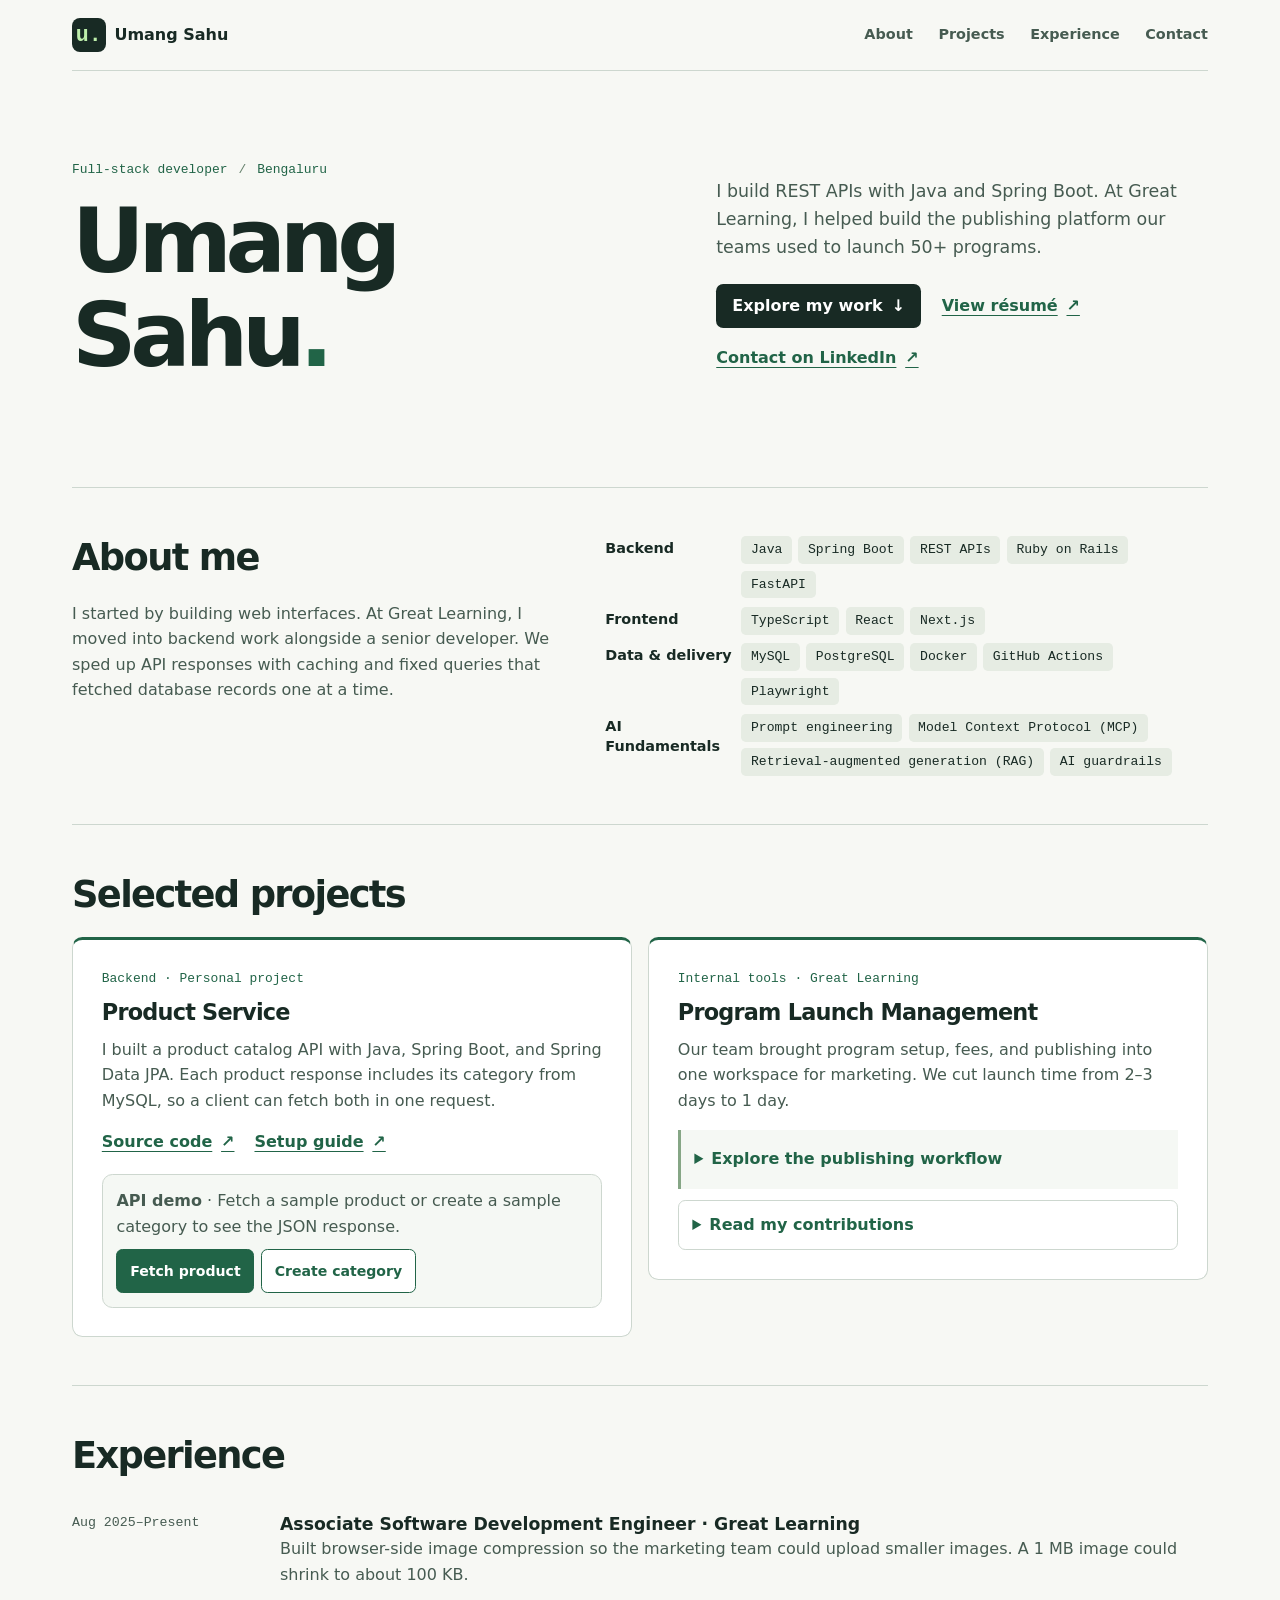
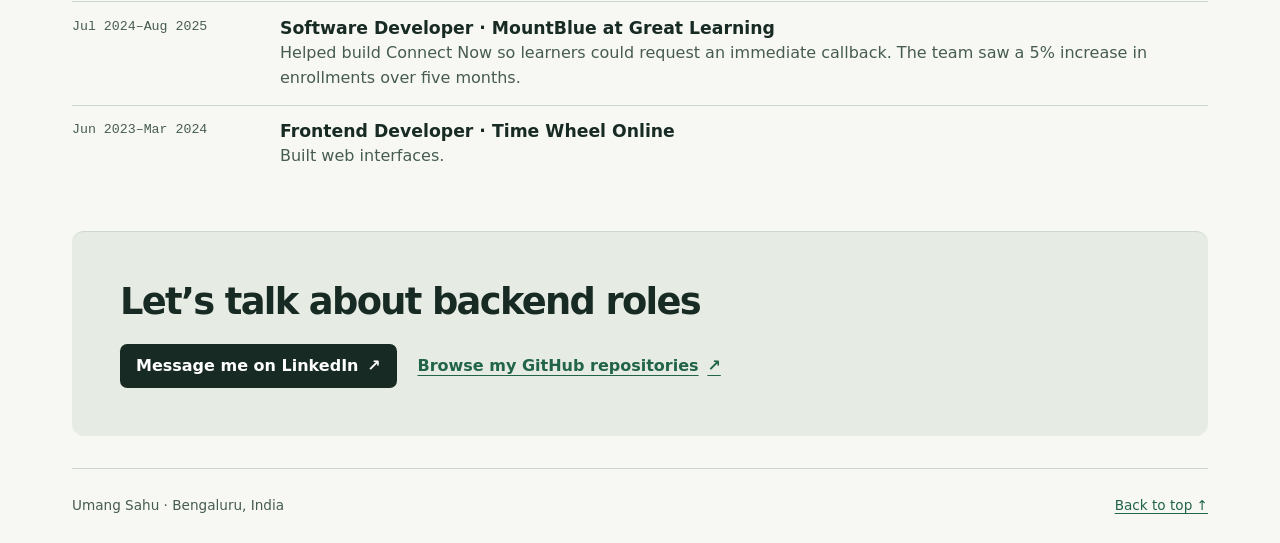
==== commit ba12c38e: "Refresh portfolio copy and add search titles, descriptions, and favicon" ====
--- a/portfolio/index.html
+++ b/portfolio/index.html
@@ -1,12 +1,20 @@
 <!doctype html>
 <html lang="en">
 <head>
-  <meta name="google-site-verification" content="XD-Gc328hvNBhitzA7bqlmppkahEA4vAFmDCJ1_4JKY" />
   <meta charset="utf-8">
   <meta name="viewport" content="width=device-width, initial-scale=1">
+  <meta name="google-site-verification" content="XD-Gc328hvNBhitzA7bqlmppkahEA4vAFmDCJ1_4JKY" />
   <!-- [REPLACE: page title and search description] -->
-  <title>Umang Sahu — Software Developer</title>
-  <meta name="description" content="Umang Sahu, a full-stack developer in Bengaluru focusing on Java, Spring Boot, and tools that simplify everyday work.">
+  <title>Umang Sahu | Java &amp; Spring Boot Developer in Bengaluru</title>
+  <meta name="description" content="Explore Umang Sahu’s Java and Spring Boot catalog API and his work on the publishing platform teams used to launch 50+ programs at Great Learning.">
+  <link rel="canonical" href="https://umang-sahu.com/">
+  <link rel="icon" type="image/png" sizes="384x384" href="favicon.png">
+  <meta property="og:title" content="Umang Sahu | Java &amp; Spring Boot Developer in Bengaluru">
+  <meta property="og:description" content="Explore Umang Sahu’s Java and Spring Boot catalog API and his work on the publishing platform teams used to launch 50+ programs at Great Learning.">
+  <meta property="og:type" content="website">
+  <meta property="og:url" content="https://umang-sahu.com/">
+  <meta property="og:image" content="https://umang-sahu.com/favicon.png">
+  <meta property="og:image:alt" content="Umang Sahu’s green u. monogram">
   <meta name="theme-color" content="#f7f8f4">
   <link rel="stylesheet" href="portfolio.css">
   <script src="reveals.js" defer></script>
@@ -36,7 +44,7 @@
         <h1 id="name">Umang Sahu<span>.</span></h1>
       </div>
       <div class="hero-content" data-reveal>
-        <p class="intro">I build publishing tools at Great Learning and backend services with Java and Spring Boot.</p>
+        <p class="intro">I build REST APIs with Java and Spring Boot. At Great Learning, I helped build the publishing platform our teams used to launch 50+ programs.</p>
         <div class="links">
           <a class="primary" href="#work">Explore my work <span aria-hidden="true">↓</span></a>
           <a href="resume.html" target="_blank" rel="noopener" aria-describedby="new-tab-note">View résumé <span aria-hidden="true">↗</span></a>
@@ -49,13 +57,13 @@
     <section class="section about" id="about" aria-labelledby="about-title">
       <div data-reveal>
         <h2 id="about-title">About me</h2>
-        <p class="about-copy">I started in frontend development. Building internal tools at Great Learning took me deeper into APIs, database queries, and the tests that catch problems before a page goes live.</p>
+        <p class="about-copy">I started by building web interfaces. At Great Learning, I moved into backend work alongside a senior developer. We sped up API responses with caching and fixed queries that fetched database records one at a time.</p>
       </div>
       <!-- [REPLACE: skill group names and individual tags] -->
       <div class="skill-groups" id="skills" data-reveal>
-        <div><h3>Backend</h3><ul class="tags"><li>Java</li><li>Spring Boot</li><li>REST APIs</li><li>FastAPI</li></ul></div>
+        <div><h3>Backend</h3><ul class="tags"><li>Java</li><li>Spring Boot</li><li>REST APIs</li><li>Ruby on Rails</li><li>FastAPI</li></ul></div>
         <div><h3>Frontend</h3><ul class="tags"><li>TypeScript</li><li>React</li><li>Next.js</li></ul></div>
-        <div><h3>Data &amp; delivery</h3><ul class="tags"><li>MySQL</li><li>PostgreSQL</li><li>Docker</li><li>GitHub Actions</li></ul></div>
+        <div><h3>Data &amp; delivery</h3><ul class="tags"><li>MySQL</li><li>PostgreSQL</li><li>Docker</li><li>GitHub Actions</li><li>Playwright</li></ul></div>
         <div>
           <h3>AI Fundamentals</h3>
           <ul class="tags">
@@ -75,13 +83,13 @@
         <article class="project" data-reveal>
           <p class="meta">Backend · Personal project</p>
           <h3>Product Service</h3>
-          <p>A Java and Spring Boot API for managing a product catalog. Products reference categories stored in MySQL through Spring Data JPA.</p>
+          <p>I built a product catalog API with Java, Spring Boot, and Spring Data JPA. Each product response includes its category from MySQL, so a client can fetch both in one request.</p>
           <div class="project-links">
             <a href="https://github.com/umangsahu/product-service/tree/feature" target="_blank" rel="noopener" aria-describedby="new-tab-note">Source code <span aria-hidden="true">↗</span></a>
             <a href="https://github.com/umangsahu/product-service/blob/feature/README.md" target="_blank" rel="noopener" aria-describedby="new-tab-note">Setup guide <span aria-hidden="true">↗</span></a>
           </div>
           <div class="api-demo">
-            <p><strong>API demo</strong> · Sample catalog</p>
+            <p><strong>API demo</strong> · Fetch a sample product or create a sample category to see the JSON response.</p>
             <div class="demo-actions" hidden>
               <button type="button" data-product>Fetch product</button>
               <button type="button" data-category>Create category</button>
@@ -97,7 +105,7 @@
         <article class="project" data-reveal>
           <p class="meta">Internal tools · Great Learning</p>
           <h3>Program Launch Management</h3>
-          <p>A shared workspace for program setup, fees, themes, and publishing. Automated Playwright checks help teams verify pages before launch.</p>
+          <p>Our team brought program setup, fees, and publishing into one workspace for marketing. We cut launch time from 2–3 days to 1 day.</p>
           <details class="workflow">
             <summary>Explore the publishing workflow</summary>
             <ol>
@@ -109,9 +117,9 @@
           <details class="contributions">
             <summary>Read my contributions</summary>
             <ul>
-              <li>Built the React interface that teams used to launch over 50 programs.</li>
-              <li>Added audit logs so teams could trace who published a change and why.</li>
-              <li>Automated release checks with Playwright, replacing 1.5–2 hours of manual verification.</li>
+              <li>Built the React interface for configuring programs and previewing pages.</li>
+              <li>Added an audit trail showing who published each change, what changed, and why.</li>
+              <li>Wrote Playwright checks that replaced 1.5–2 hours of manual testing per publish.</li>
             </ul>
           </details>
         </article>
@@ -124,11 +132,11 @@
       <ol class="experience">
         <li data-reveal>
           <span class="dates">Aug 2025–Present</span>
-          <div><h3>Associate SDE · Great Learning</h3><p>Helped cut program launch turnaround from 3 days to about 4 hours.</p></div>
+          <div><h3>Associate Software Development Engineer · Great Learning</h3><p>Built browser-side image compression so the marketing team could upload smaller images. A 1 MB image could shrink to about 100 KB.</p></div>
         </li>
         <li data-reveal>
-          <span class="dates">Jul 2024–Jul 2025</span>
-          <div><h3>Software Developer · MountBlue at Great Learning</h3><p>Worked on Connect Now, which contributed to about 30% more enrollments.</p></div>
+          <span class="dates">Jul 2024–Aug 2025</span>
+          <div><h3>Software Developer · MountBlue at Great Learning</h3><p>Helped build Connect Now so learners could request an immediate callback. The team saw a 5% increase in enrollments over five months.</p></div>
         </li>
         <li data-reveal>
           <span class="dates">Jun 2023–Mar 2024</span>
@@ -140,7 +148,7 @@
 
 
     <section class="section contact" data-reveal id="contact" aria-labelledby="contact-title">
-      <h2 id="contact-title">Contact</h2>
+      <h2 id="contact-title">Let’s talk about backend roles</h2>
       <div class="links">
         <a class="primary" href="https://linkedin.com/in/umangsahu" target="_blank" rel="noopener" aria-describedby="new-tab-note">Message me on LinkedIn <span aria-hidden="true">↗</span></a>
         <a href="https://github.com/umangsahu?tab=repositories" target="_blank" rel="noopener" aria-describedby="new-tab-note">Browse my GitHub repositories <span aria-hidden="true">↗</span></a>
